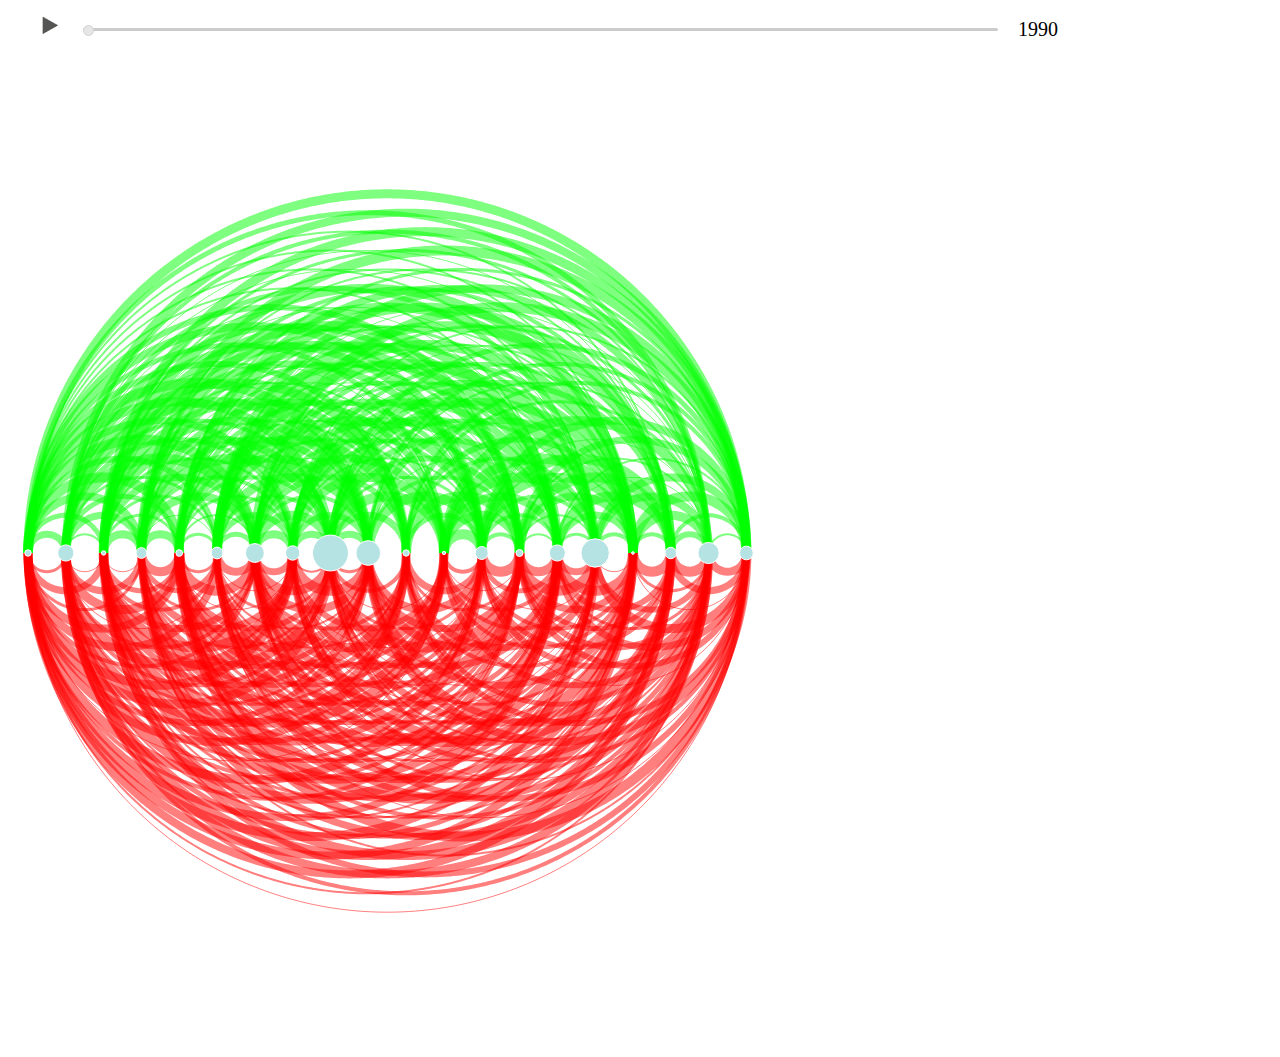
==== www/arc.html @ c70eccc6 "Dividido en 2 htmls" ====
<!DOCTYPE html>
<html>
  <head>
    <meta http-equiv="Content-Type" content="text/html; charset=utf-8">
    <link href='http://fonts.googleapis.com/css?family=Lato:300,900' rel='stylesheet' type='text/css'>

    <!--<link type="text/css" href="css/bootstrap.min.css" rel="stylesheet" />-->
    <link type="text/css" href="css/jquery-ui.min.css" rel="stylesheet" />
    <link type="text/css" href="css/chord.css" rel="stylesheet" />
    <link type="text/css" href="css/slider.css" rel="stylesheet" />
    <link type="text/css" href="css/main.css" rel="stylesheet" />

    <script type="text/javascript" src="js/3rdparty/jquery.js"></script>
    <script type="text/javascript" src="js/3rdparty/d3.v3.min.js"></script>
    <script type="text/javascript" src="js/3rdparty/moment.min.js"></script>
    <script type="text/javascript" src="js/3rdparty/jquery-ui-1.8.22.custom.min.js"></script>

    <script type="text/javascript" src="js/controller/arcDiagramController.js"></script>
    <script type="text/javascript" src="js/viz/arcdiagram.viz.js"></script>
    <script type="text/javascript" src="js/extras/yearSlider.js"></script>
  </head>
  <body>
    <div id="allParent" class="allParent">
      <script>
        var arcDiagramController = outliers.controller.arcDiagramController(
                {
                    'idName':"allParent",
                    'width':800,
                    'height':800,
                    'chartWidth':500,
                    'chartHeight':500,
                    'className':"map",
                    'baseJUrl':"data/",
                    'imgPath':"img/",
                    'dataFile':"matrixDataAug.json",
                    'geoDataFile':"geoData.json",
                    'countriesInfoFile':"extraData.json",
                    'arcDataFile':"arc_movements.json",
                    'debugLevel':2,
                });
      </script>
    </div>
  </body>
</html>
---- www/css/chord.css ----
.chord
{
        background-color:#FFF;
        margin: 10px 0 50px 0px;
        font-family: "Helvetica Neue", Helvetica, sans-serif;
        font-size: 30px;
}

.chord .label
{
        fill: #777;
}

.chord .contenedorTodo
{
    margin-left: auto;
    margin-right: auto;
    margin-bottom:50px;
    width:1000px;
}

.chord .contenedorCI
{
    margin-bottom:50px;

}

.chord .zonaFecha
{
    height: 40px;
    background-color: #FFF;
    padding-top:5px;
    padding-left:30px;
    padding-right: 30px;
}

.chord .zonaFecha .play
{
    float:left;
    cursor:pointer;
}

.chord .zonaFecha .slider
{
    float:left;
    min-width: 76%;
    margin-top:15px;
    margin-left:20px;
    margin-right:20px;
    background-color: #eee;
}

.chord .zonaFecha .fechaText
{
    margin-top:5px;
    font-size:20px;
}


.chord .zonaChart
{
    float:left;
    background-color: #FFF;

}
.chord .chordInfoContent
{
    font-size:12px;
    margin-top:10px;
    min-height: 80px;
}

.chord .chordInfoHeader
{
    margin-top:10px;
    margin-bottom:10px;
    font-size:16px;
}

.chord .zonaInfo
{
    float:left;
    font-size:14px;
    /*padding-top:30px;*/
    padding-left:8px;
    background-color: #FFF;
    width:150px;
}

.chord .footer
{
    margin-bottom:50px;
    min-height: 50px;
    background-color: #FFF;
    clear:both;
}

.chord .zonaFecha .ui-slider-horizontal {
    height: .15em;
    cursor: pointer;
}

.chord .zonaFecha .ui-widget-content {
    border: 0px solid #AAA;
    background-color: #CCC;
}

.chord .zonaFecha .ui-corner-all, .ui-corner-bottom, .ui-corner-right, .ui-corner-br
{
    border-bottom-right-radius: 20px;
    border-bottom-left-radius: 20px;
    border-top-right-radius: 20px;
    border-top-left-radius: 20px;
}

.chord .zonaFecha .ui-slider .ui-slider-handle
{
  cursor:pointer;
  width: 0.5em;
  height: 0.5em;
  margin-left:0px;
  margin-top:2.5px;
}
.ui-widget :focus { outline: none; }

.chord .chordLegendText
{
    font-size:12px;
    opacity: 0.5;
}

.chord .chords{
    fill-opacity: .8;
    stroke: #000;
    stroke-width: .5px;
    stroke-opacity: 0.2;
    cursor:pointer;
}
.chord .groups{
    stroke-width: .5px;
    stroke-opacity: 1.0;
    cursor:pointer;
}

.chord .opcionesContent{
    font-size:12px;
    margin-top:10px;
}

.chord .opcionesHeader{
    font-size:16px;
    margin-top:10px;
}

.chord .newsHeader{
    font-size:16px;
}
.chord .newsContent{
    font-size:12px;
    min-height: 120px;
    padding: 5px 5px 5px 5px;
}

.chord .activeEvent
{
    background-color: #FFFFA5;
    font-weight: bold;
}

.chord .smallLegend
{
    font-family: "Helvetica Neue", Helvetica, sans-serif;
    font-size: 15px;
    /*fill: #777;*/
}

.chord .bigLegend
{
    font-family: "Helvetica Neue", Helvetica, sans-serif;
    font-size: 20px;
    /*fill: #777;*/
}

.chord a
{
    color: #777;
}
#zonaInfo
{
    position: absolute;
    right: 200px;/*315*/
}
#chordDiagramContent{
    float: left;
}
#arcDiagramContent{
    float: left;
}
---- www/css/slider.css ----
.zonaFecha
{
    height: 40px;
    background-color: #FFF;
    padding-top:5px;
    padding-left:30px;
    padding-right: 30px;
}

.zonaFecha .play
{
    float:left;
    cursor:pointer;
}

.zonaFecha .slider
{
    float:left;
    min-width: 76%;
    margin-top:15px;
    margin-left:20px;
    margin-right:20px;
    background-color: #eee;
}

.zonaFecha .fechaText
{
    margin-top:5px;
    font-size:20px;
}

.zonaFecha .ui-slider-horizontal {
    height: .15em;
    cursor: pointer;
}

.zonaFecha .ui-widget-content {
    border: 0px solid #AAA;
    background-color: #CCC;
}

.zonaFecha .ui-corner-all, .ui-corner-bottom, .ui-corner-right, .ui-corner-br
{
    border-bottom-right-radius: 20px;
    border-bottom-left-radius: 20px;
    border-top-right-radius: 20px;
    border-top-left-radius: 20px;
}

.zonaFecha .ui-slider .ui-slider-handle
{
  cursor:pointer;
  width: 0.5em;
  height: 0.5em;
  margin-left:0px;
  margin-top:2.5px;
}
---- www/css/main.css ----
$icon-font-path: "/bower_components/sass-bootstrap/fonts/";

@import 'sass-bootstrap/lib/bootstrap';

body {
    font-family: 'Source Sans Pro', sans-serif;
    font-weight: 300;
}

b {
    font-weight: 900;
}

.outline {
    fill: none;
    stroke: #888888;
    stroke-width: 1px;
}

.tooltiparctop {
    font-size: 10pt;
    font-weight: 900;

    fill: #000000;
    stroke: #ffffff;
    stroke-width: 0.25px;
}
.tooltiparcbottom {
    font-size: 8pt;
    font-weight: 400;

    fill: #000000;
    stroke: #ffffff;
    stroke-width: 0.25px;
}

.node {
    stroke: #ffffff;
    stroke-width: 1px;
}

.link {
    fill: none;
    stroke: #888888;
    stroke-width: 1px;
    stroke-opacity: 0.5;
}

.highlight {
    stroke: red;
    stroke-width: 4px;
    stroke-opacity: 1.0;
}

#viz {
    height: 700px;
}

.IN {
    stroke: #00ff00;
}

.OUT {
    stroke: #ff0000;
}
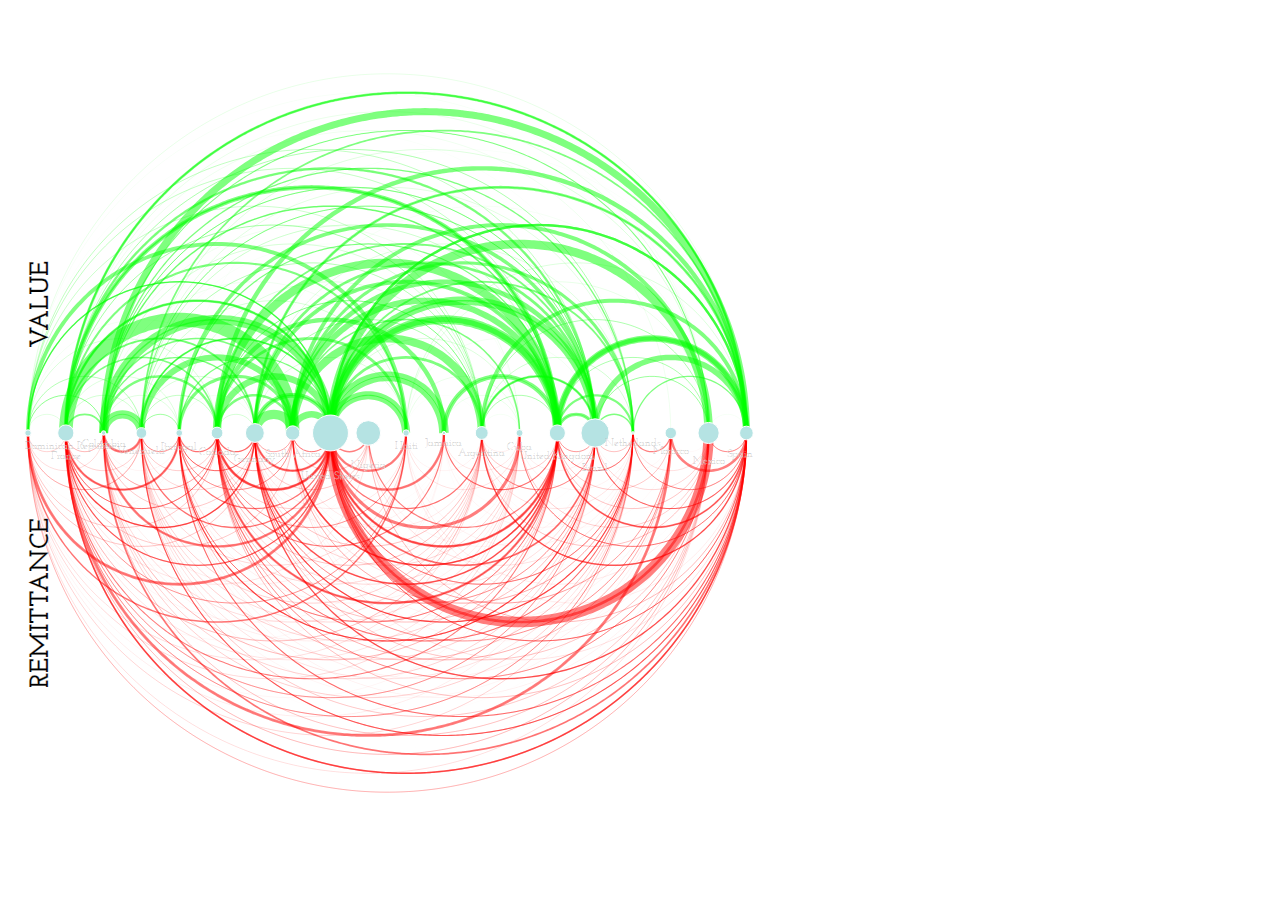
==== commit d37c7723: "Added titles to Arc Diagram" ====
--- a/www/arc.html
+++ b/www/arc.html
@@ -2,7 +2,7 @@
 <html>
   <head>
     <meta http-equiv="Content-Type" content="text/html; charset=utf-8">
-    <link href='http://fonts.googleapis.com/css?family=Lato:300,900' rel='stylesheet' type='text/css'>
+    <link href='http://fonts.googleapis.com/css?family=Josefin+Slab:100,300,400,600,700,100italic,300italic,400italic,600italic,700italic' rel='stylesheet' type='text/css'>
 
     <!--<link type="text/css" href="css/bootstrap.min.css" rel="stylesheet" />-->
     <link type="text/css" href="css/jquery-ui.min.css" rel="stylesheet" />
--- a/www/css/chord.css
+++ b/www/css/chord.css
@@ -196,3 +196,23 @@
 #arcDiagramContent{
     float: left;
 }
+.tooltip{
+    position: absolute;
+    //width: 270px;
+    //height: 65px;
+    padding: 8px;
+    font-family: Advent Pro, semi-bold;
+    font-weight: 400;
+    font: 10px sans-serif;
+    background: #FFF;
+    border: solid 1px #aaa;
+    border-radius: 8px;
+    pointer-events: none;
+    z-order:1000;
+  }
+.tooltip .big{
+    font-size: 10px;
+    color: black;
+    text-align: center;
+    vertical-align: middle;
+}
--- a/www/css/main.css
+++ b/www/css/main.css
@@ -1,10 +1,6 @@
-$icon-font-path: "/bower_components/sass-bootstrap/fonts/";
-
-@import 'sass-bootstrap/lib/bootstrap';
-
 body {
-    font-family: 'Source Sans Pro', sans-serif;
-    font-weight: 300;
+    font-family: 'Josefin Slab', serif;
+    font-weight: 400;
 }
 
 b {
@@ -19,7 +15,7 @@
 
 .tooltiparctop {
     font-size: 10pt;
-    font-weight: 900;
+    font-weight: 100;
 
     fill: #000000;
     stroke: #ffffff;
@@ -27,7 +23,7 @@
 }
 .tooltiparcbottom {
     font-size: 8pt;
-    font-weight: 400;
+    font-weight: 100;
 
     fill: #000000;
     stroke: #ffffff;
@@ -56,10 +52,17 @@
     height: 700px;
 }
 
-.IN {
+.ALT {
     stroke: #00ff00;
 }
 
-.OUT {
+.DEF {
     stroke: #ff0000;
+}
+.arctitle {
+    font-size: 20pt;
+    font-weight: 700;
+    fill:  #000000;
+    stroke:  #ffffff;
+    stroke-width: 0.25px;
 }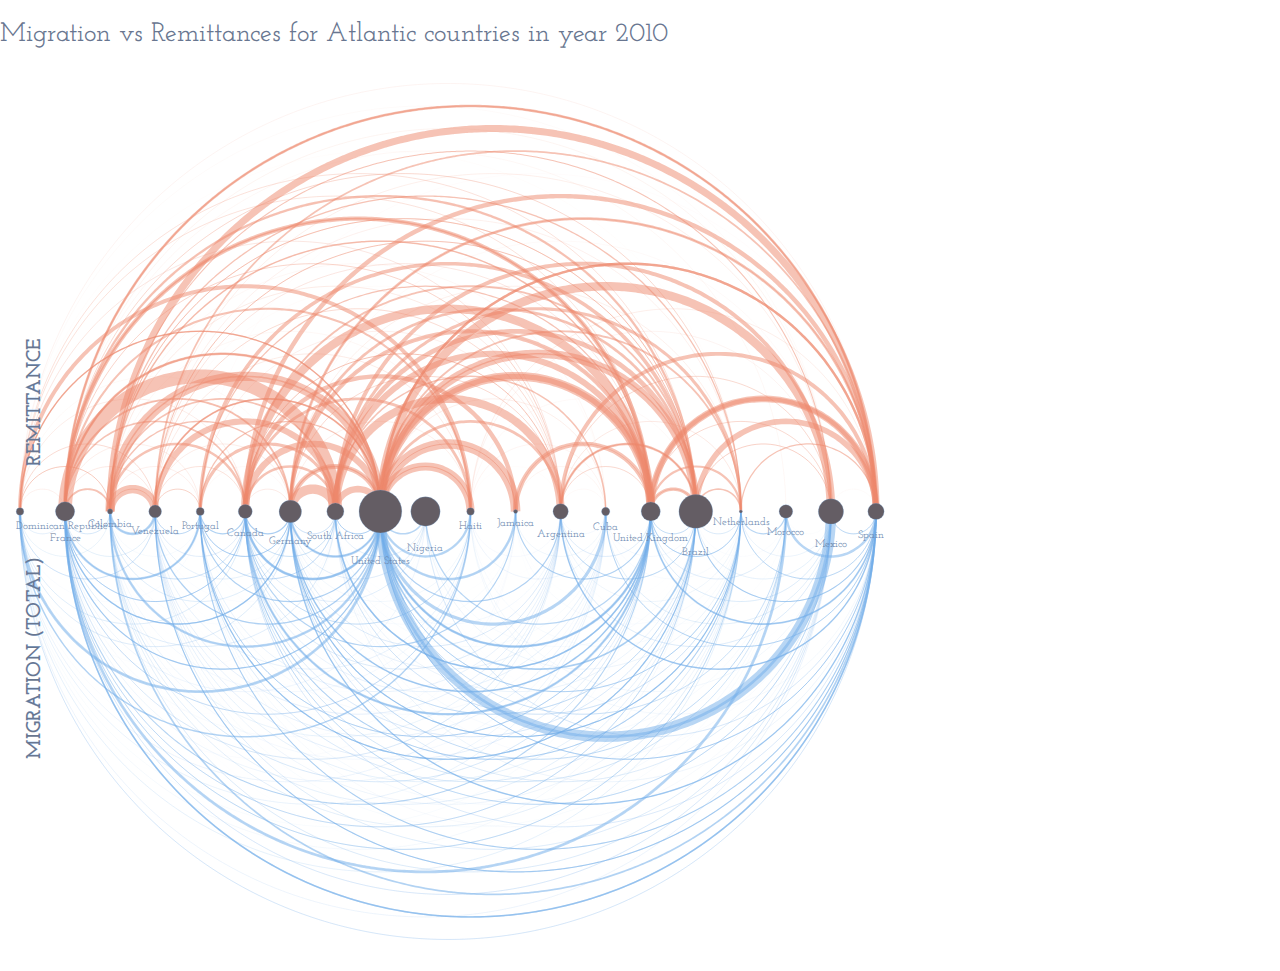
==== commit de552c2a: "Added tooltips" ====
--- a/www/arc.html
+++ b/www/arc.html
@@ -6,18 +6,17 @@
 
     <!--<link type="text/css" href="css/bootstrap.min.css" rel="stylesheet" />-->
     <link type="text/css" href="css/jquery-ui.min.css" rel="stylesheet" />
-    <link type="text/css" href="css/chord.css" rel="stylesheet" />
-    <link type="text/css" href="css/slider.css" rel="stylesheet" />
+    <link type="text/css" href="css/bootstrap.min.css" rel="stylesheet" />
     <link type="text/css" href="css/main.css" rel="stylesheet" />
 
     <script type="text/javascript" src="js/3rdparty/jquery.js"></script>
     <script type="text/javascript" src="js/3rdparty/d3.v3.min.js"></script>
     <script type="text/javascript" src="js/3rdparty/moment.min.js"></script>
     <script type="text/javascript" src="js/3rdparty/jquery-ui-1.8.22.custom.min.js"></script>
+    <script type="text/javascript" src="js/3rdparty/bootstrap.min.js"></script>
 
     <script type="text/javascript" src="js/controller/arcDiagramController.js"></script>
     <script type="text/javascript" src="js/viz/arcdiagram.viz.js"></script>
-    <script type="text/javascript" src="js/extras/yearSlider.js"></script>
   </head>
   <body>
     <div id="allParent" class="allParent">
--- a/www/css/main.css
+++ b/www/css/main.css
@@ -5,6 +5,11 @@
 
 b {
     font-weight: 900;
+}
+
+h1 {
+    font-size:  20pt;
+    color: #687690;
 }
 
 .outline {
@@ -15,24 +20,24 @@
 
 .tooltiparctop {
     font-size: 10pt;
-    font-weight: 100;
+    font-weight: 400;
 
-    fill: #000000;
-    stroke: #ffffff;
-    stroke-width: 0.25px;
+    fill: #687690;
+    stroke: #72ADE9;
+    stroke-width: 0.1px;
 }
 .tooltiparcbottom {
     font-size: 8pt;
-    font-weight: 100;
+    font-weight: 400;
 
-    fill: #000000;
-    stroke: #ffffff;
-    stroke-width: 0.25px;
+    fill: #687690;
+    stroke: #72ADE9;
+    stroke-width: 0.1px;
 }
 
 .node {
-    stroke: #ffffff;
-    stroke-width: 1px;
+    stroke: #72ADE9;
+    stroke-width: 0.25px;
 }
 
 .link {
@@ -53,16 +58,16 @@
 }
 
 .ALT {
-    stroke: #00ff00;
+    stroke: #ED886C;
 }
 
 .DEF {
-    stroke: #ff0000;
+    stroke: #72ADE9;
 }
 .arctitle {
-    font-size: 20pt;
+    font-size: 15pt;
     font-weight: 700;
-    fill:  #000000;
-    stroke:  #ffffff;
-    stroke-width: 0.25px;
+    fill:  #687690;
+    stroke:  #72ADE9;
+    stroke-width: 0.1px;
 }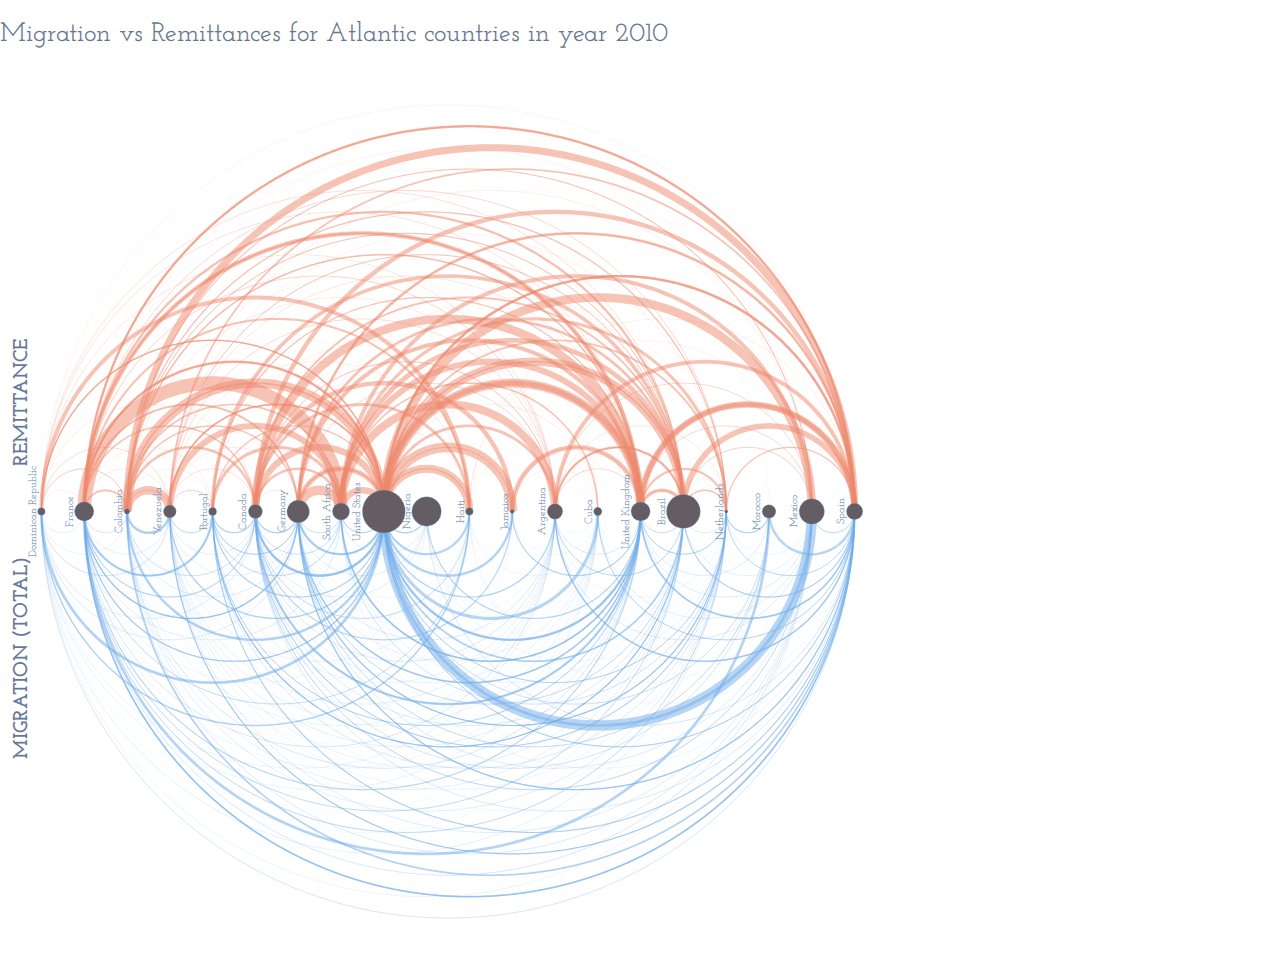
==== commit 8eeb0f28: "Updated tooltips. Arcs can be selected now" ====
--- a/www/arc.html
+++ b/www/arc.html
@@ -4,16 +4,13 @@
     <meta http-equiv="Content-Type" content="text/html; charset=utf-8">
     <link href='http://fonts.googleapis.com/css?family=Josefin+Slab:100,300,400,600,700,100italic,300italic,400italic,600italic,700italic' rel='stylesheet' type='text/css'>
 
-    <!--<link type="text/css" href="css/bootstrap.min.css" rel="stylesheet" />-->
-    <link type="text/css" href="css/jquery-ui.min.css" rel="stylesheet" />
     <link type="text/css" href="css/bootstrap.min.css" rel="stylesheet" />
     <link type="text/css" href="css/main.css" rel="stylesheet" />
 
     <script type="text/javascript" src="js/3rdparty/jquery.js"></script>
     <script type="text/javascript" src="js/3rdparty/d3.v3.min.js"></script>
     <script type="text/javascript" src="js/3rdparty/moment.min.js"></script>
-    <script type="text/javascript" src="js/3rdparty/jquery-ui-1.8.22.custom.min.js"></script>
-    <script type="text/javascript" src="js/3rdparty/bootstrap.min.js"></script>
+    <script type="text/javascript" src="js/3rdparty/tooltip.js"></script>
 
     <script type="text/javascript" src="js/controller/arcDiagramController.js"></script>
     <script type="text/javascript" src="js/viz/arcdiagram.viz.js"></script>
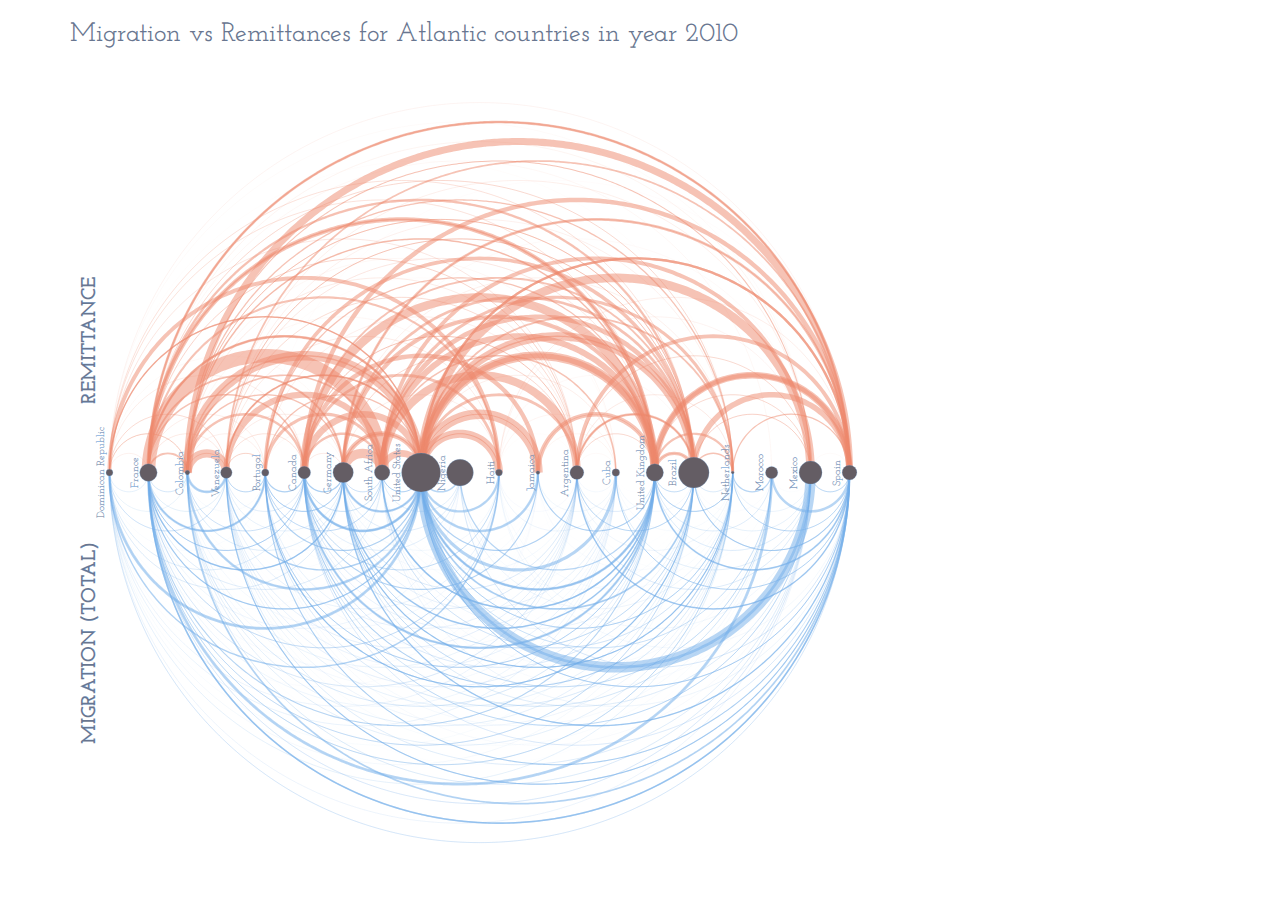
==== commit 3f379984: "Modified tooltip position in arcs in Arc Diagram" ====
--- a/www/arc.html
+++ b/www/arc.html
@@ -16,7 +16,7 @@
     <script type="text/javascript" src="js/viz/arcdiagram.viz.js"></script>
   </head>
   <body>
-    <div id="allParent" class="allParent">
+    <div id="allParent" class="container"></div>
       <script>
         var arcDiagramController = outliers.controller.arcDiagramController(
                 {
@@ -35,6 +35,5 @@
                     'debugLevel':2,
                 });
       </script>
-    </div>
   </body>
 </html>
